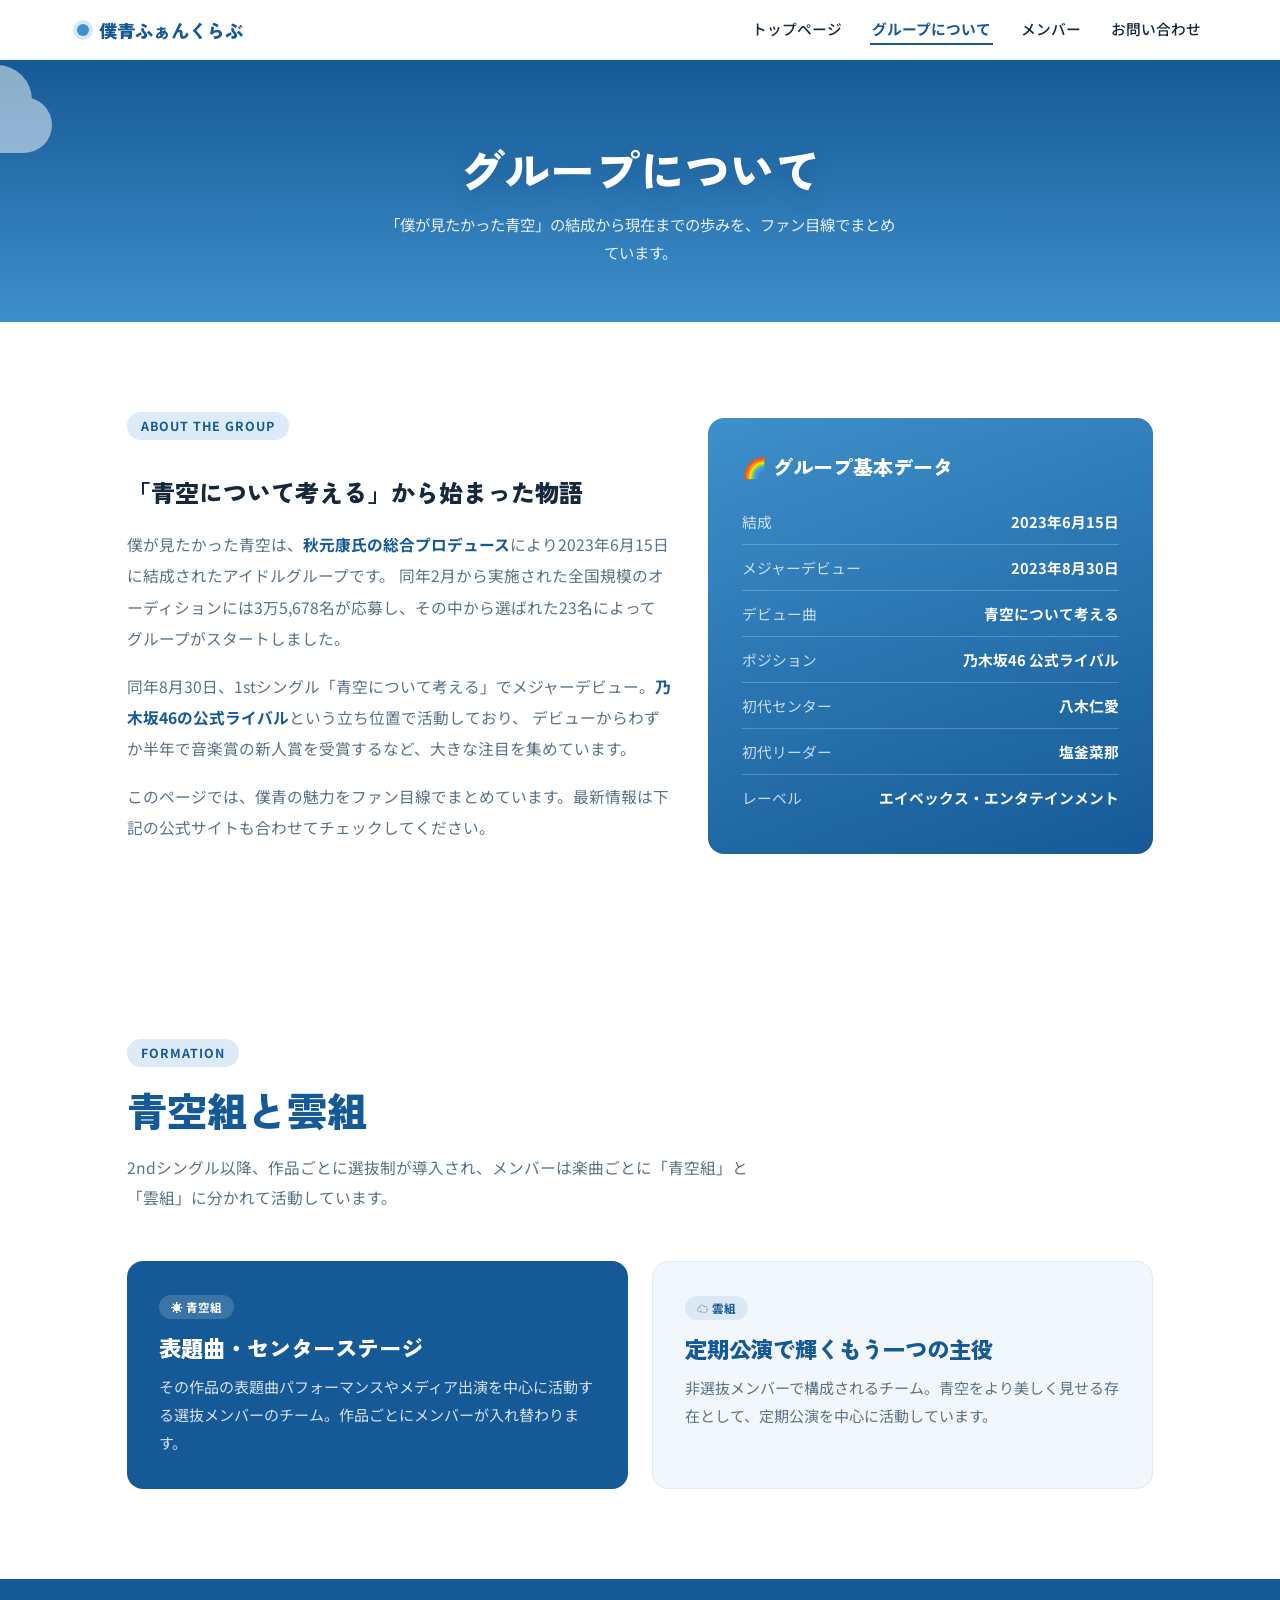
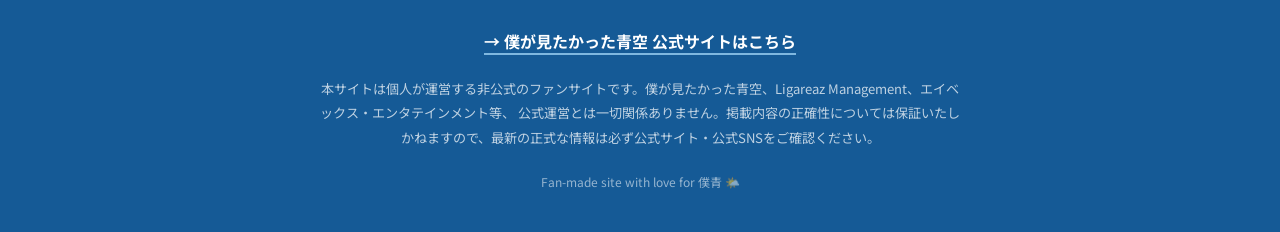
==== about.html @ 7ef81896 "Create about.html" ====
<!DOCTYPE html>
<html lang="ja">
<head>
<meta charset="UTF-8">
<meta name="viewport" content="width=device-width, initial-scale=1.0">
<title>グループについて ｜ 僕青ふぁんくらぶ</title>
<link rel="icon" type="image/svg+xml" href="favicon.svg">
<link rel="preconnect" href="https://fonts.googleapis.com">
<link rel="preconnect" href="https://fonts.gstatic.com" crossorigin>
<link href="https://fonts.googleapis.com/css2?family=Zen+Kaku+Gothic+New:wght@500;700;900&family=Noto+Sans+JP:wght@400;500;700&display=swap" rel="stylesheet">
<link rel="stylesheet" href="styles.css">
</head>
<body>

<nav class="nav">
  <a class="nav-brand" href="index.html"><span class="dot"></span>僕青ふぁんくらぶ</a>
  <div class="nav-links">
    <a href="index.html">トップページ</a>
    <a href="about.html" class="current">グループについて</a>
    <a href="members.html">メンバー</a>
    <a href="contact.html">お問い合わせ</a>
  </div>
</nav>

<header class="page-head">
  <div class="cloud c1"></div>
  <div class="cloud c3"></div>
  <h1>グループについて</h1>
  <p>「僕が見たかった青空」の結成から現在までの歩みを、ファン目線でまとめています。</p>
</header>

<section id="about">
  <div class="about-grid">
    <div class="about-copy">
      <span class="eyebrow">ABOUT THE GROUP</span>
      <h2>「青空について考える」から始まった物語</h2>
      <p>
        僕が見たかった青空は、<strong>秋元康氏の総合プロデュース</strong>により2023年6月15日に結成されたアイドルグループです。
        同年2月から実施された全国規模のオーディションには3万5,678名が応募し、その中から選ばれた23名によってグループがスタートしました。
      </p>
      <p>
        同年8月30日、1stシングル「青空について考える」でメジャーデビュー。<strong>乃木坂46の公式ライバル</strong>という立ち位置で活動しており、
        デビューからわずか半年で音楽賞の新人賞を受賞するなど、大きな注目を集めています。
      </p>
      <p>
        このページでは、僕青の魅力をファン目線でまとめています。最新情報は下記の公式サイトも合わせてチェックしてください。
      </p>
    </div>
    <div class="sky-card">
      <h3>🌈 グループ基本データ</h3>
      <ul>
        <li><span>結成</span><span>2023年6月15日</span></li>
        <li><span>メジャーデビュー</span><span>2023年8月30日</span></li>
        <li><span>デビュー曲</span><span>青空について考える</span></li>
        <li><span>ポジション</span><span>乃木坂46 公式ライバル</span></li>
        <li><span>初代センター</span><span>八木仁愛</span></li>
        <li><span>初代リーダー</span><span>塩釜菜那</span></li>
        <li><span>レーベル</span><span>エイベックス・エンタテインメント</span></li>
      </ul>
    </div>
  </div>
</section>

<section id="teams">
  <div class="section-head">
    <span class="eyebrow">FORMATION</span>
    <h2>青空組と雲組</h2>
    <p>2ndシングル以降、作品ごとに選抜制が導入され、メンバーは楽曲ごとに「青空組」と「雲組」に分かれて活動しています。</p>
  </div>
  <div class="team-grid">
    <div class="team-card sora">
      <span class="team-badge">☀️ 青空組</span>
      <h3>表題曲・センターステージ</h3>
      <p>その作品の表題曲パフォーマンスやメディア出演を中心に活動する選抜メンバーのチーム。作品ごとにメンバーが入れ替わります。</p>
    </div>
    <div class="team-card kumo">
      <span class="team-badge">☁️ 雲組</span>
      <h3>定期公演で輝くもう一つの主役</h3>
      <p>非選抜メンバーで構成されるチーム。青空をより美しく見せる存在として、定期公演を中心に活動しています。</p>
    </div>
  </div>
</section>

<footer>
  <a class="official-link" href="https://bokuao.com/" target="_blank" rel="noopener">→ 僕が見たかった青空 公式サイトはこちら</a>
  <p class="disclaimer">
    本サイトは個人が運営する非公式のファンサイトです。僕が見たかった青空、Ligareaz Management、エイベックス・エンタテインメント等、
    公式運営とは一切関係ありません。掲載内容の正確性については保証いたしかねますので、最新の正式な情報は必ず公式サイト・公式SNSをご確認ください。
  </p>
  <p class="fine">Fan-made site with love for 僕青 🌤️</p>
</footer>

</body>
</html>
---- styles.css ----
:root{
  --sky-deep:#155A96;
  --sky-mid:#3E8FCB;
  --sky-pale:#7FB8E0;
  --sky-light:#DCEBF7;
  --sky-faint:#F2F7FC;
  --cloud:#FFFFFF;
  --ink:#16283C;
  --ink-soft:#5A7387;
  --radius-lg:16px;
  --radius-md:10px;
}
*{box-sizing:border-box;}
html{scroll-behavior:smooth;}
body{
  margin:0;
  font-family:'Noto Sans JP',sans-serif;
  color:var(--ink);
  background:var(--cloud);
  overflow-x:hidden;
}
h1,h2,h3,.display{
  font-family:'Zen Kaku Gothic New',sans-serif;
  font-weight:900;
}
a{color:inherit;}
img{max-width:100%;display:block;}
:focus-visible{outline:3px solid var(--sky-deep);outline-offset:3px;}

@media (prefers-reduced-motion: reduce){
  *{animation-duration:0.01ms !important; animation-iteration-count:1 !important; transition-duration:0.01ms !important; scroll-behavior:auto !important;}
}

/* ---------- NAV ---------- */
.nav{
  position:sticky;top:0;z-index:50;
  display:flex;align-items:center;justify-content:space-between;
  padding:14px 6vw;
  background:rgba(255,255,255,0.86);
  backdrop-filter:blur(10px);
  border-bottom:1px solid rgba(30,111,181,0.12);
}
.nav-brand{display:flex;align-items:center;gap:10px;font-family:'Zen Kaku Gothic New';font-weight:900;font-size:1.15rem;color:var(--sky-deep);text-decoration:none;}
.nav-brand .dot{width:12px;height:12px;border-radius:50%;background:var(--sky-mid);box-shadow:0 0 0 4px rgba(62,143,203,0.2);}
.nav-links{display:none;gap:26px;font-size:0.92rem;font-weight:500;}
.nav-links a{text-decoration:none;padding:4px 2px;border-bottom:2px solid transparent;transition:border-color .2s;}
.nav-links a:hover{border-color:var(--sky-mid);}
.nav-links a.current{border-color:var(--sky-deep);color:var(--sky-deep);font-weight:700;}
@media(min-width:760px){.nav-links{display:flex;}}

/* ---------- HERO (トップページ用の大きいヒーロー) ---------- */
.hero{
  position:relative;
  min-height:92vh;
  display:flex;flex-direction:column;align-items:center;justify-content:center;
  text-align:center;
  padding:120px 6vw 100px;
  background:linear-gradient(180deg,var(--sky-deep) 0%, var(--sky-mid) 45%, var(--sky-light) 100%);
  overflow:hidden;
}
.hero::after{
  content:"";
  position:absolute;left:0;right:0;bottom:-2px;height:120px;
  background:linear-gradient(180deg, rgba(190,227,250,0) 0%, var(--cloud) 100%);
  pointer-events:none;
}
.cloud{
  position:absolute;
  background:#fff;
  border-radius:100px;
  opacity:0.85;
  filter:blur(0.3px);
}
.cloud::before,.cloud::after{
  content:"";
  position:absolute;
  background:#fff;
  border-radius:50%;
}
.c1{width:180px;height:56px;top:14%;left:-10%;animation:drift 46s linear infinite;}
.c1::before{width:90px;height:90px;top:-45px;left:20px;}
.c1::after{width:70px;height:70px;top:-32px;left:90px;}
.c2{width:130px;height:42px;top:30%;left:60%;animation:drift 60s linear infinite;animation-delay:-10s;}
.c2::before{width:64px;height:64px;top:-30px;left:14px;}
.c2::after{width:50px;height:50px;top:-22px;left:66px;}
.c3{width:220px;height:64px;top:60%;left:-20%;animation:drift 70s linear infinite;animation-delay:-25s;opacity:0.65;}
.c3::before{width:100px;height:100px;top:-50px;left:30px;}
.c3::after{width:80px;height:80px;top:-36px;left:120px;}
.c4{width:150px;height:46px;top:75%;left:70%;animation:drift 54s linear infinite;animation-delay:-5s;opacity:0.7;}
.c4::before{width:70px;height:70px;top:-34px;left:16px;}
.c4::after{width:56px;height:56px;top:-24px;left:76px;}
@keyframes drift{
  from{transform:translateX(0);}
  to{transform:translateX(140vw);}
}
.hero-badge{
  display:inline-flex;align-items:center;gap:8px;
  background:rgba(255,255,255,0.22);
  border:1px solid rgba(255,255,255,0.5);
  color:#fff;
  padding:8px 18px;border-radius:999px;
  font-size:0.82rem;font-weight:700;letter-spacing:0.05em;
  margin-bottom:26px;
  position:relative;z-index:2;
}
.hero h1{
  position:relative;z-index:2;
  color:#fff;
  font-size:clamp(2.4rem,7vw,5.2rem);
  line-height:1.15;
  margin:0 0 6px;
  text-shadow:0 6px 30px rgba(15,60,110,0.35);
}
.hero .kana{
  position:relative;z-index:2;
  color:rgba(255,255,255,0.85);
  font-size:1rem;
  letter-spacing:0.3em;
  margin-bottom:22px;
}
.hero p.tagline{
  position:relative;z-index:2;
  color:#fff;
  max-width:620px;
  font-size:1.05rem;
  line-height:1.9;
  margin:0 auto 34px;
  text-shadow:0 2px 14px rgba(15,60,110,0.3);
}
.hero-stats{
  position:relative;z-index:2;
  display:flex;flex-wrap:wrap;gap:14px;justify-content:center;
}
.stat-chip{
  background:rgba(255,255,255,0.16);
  border:1px solid rgba(255,255,255,0.4);
  border-radius:16px;
  padding:14px 22px;
  color:#fff;
  min-width:120px;
}
.stat-chip b{display:block;font-family:'Zen Kaku Gothic New';font-size:1.5rem;}
.stat-chip span{font-size:0.78rem;opacity:0.85;}

/* ---------- PAGE HEAD (サブページ用の小さいヘッダー) ---------- */
.page-head{
  position:relative;
  padding:76px 6vw 56px;
  text-align:center;
  background:linear-gradient(180deg,var(--sky-deep) 0%, var(--sky-mid) 100%);
  color:#fff;
  overflow:hidden;
}
.page-head h1{
  position:relative;z-index:2;
  font-size:clamp(1.9rem,4.4vw,2.8rem);
  margin:0 0 10px;
  text-shadow:0 4px 20px rgba(15,60,110,0.3);
}
.page-head p{
  position:relative;z-index:2;
  max-width:520px;margin:0 auto;
  font-size:0.96rem;line-height:1.8;
  color:rgba(255,255,255,0.88);
}
.page-head .cloud{opacity:0.5;}

/* ---------- SECTION GENERIC ---------- */
section{padding:90px 6vw;max-width:1180px;margin:0 auto;}
.eyebrow{
  display:inline-block;
  color:var(--sky-deep);
  background:var(--sky-light);
  padding:5px 14px;border-radius:999px;
  font-size:0.78rem;font-weight:700;letter-spacing:0.08em;
  margin-bottom:14px;
}
.section-head{max-width:640px;margin-bottom:48px;}
.section-head h2{font-size:clamp(1.7rem,3.6vw,2.5rem);margin:0 0 14px;color:var(--sky-deep);}
.section-head p{color:var(--ink-soft);line-height:1.9;font-size:0.98rem;margin:0;}

/* ---------- ABOUT ---------- */
.about-grid{display:grid;grid-template-columns:1fr;gap:36px;}
@media(min-width:860px){.about-grid{grid-template-columns:1.1fr 0.9fr;align-items:center;}}
.about-copy p{line-height:2;color:var(--ink-soft);margin:0 0 16px;font-size:0.98rem;}
.about-copy strong{color:var(--sky-deep);}
.sky-card{
  background:linear-gradient(160deg,var(--sky-mid),var(--sky-deep));
  border-radius:var(--radius-lg);
  padding:34px;
  color:#fff;
  position:relative;
  overflow:hidden;
}
.sky-card h3{margin:0 0 18px;font-size:1.25rem;}
.sky-card ul{margin:0;padding:0;list-style:none;}
.sky-card li{
  display:flex;justify-content:space-between;gap:12px;
  padding:12px 0;
  border-bottom:1px solid rgba(255,255,255,0.22);
  font-size:0.92rem;
}
.sky-card li:last-child{border-bottom:none;}
.sky-card li span:first-child{opacity:0.75;}
.sky-card li span:last-child{font-weight:700;text-align:right;}

/* ---------- GROUPS (青空組/雲組) ---------- */
.team-grid{display:grid;grid-template-columns:1fr;gap:24px;}
@media(min-width:700px){.team-grid{grid-template-columns:1fr 1fr;}}
.team-card{
  border-radius:var(--radius-lg);
  padding:32px;
  position:relative;
  overflow:hidden;
}
.team-card.sora{background:var(--sky-deep);}
.team-card.sora h3, .team-card.sora .team-badge{color:#fff;}
.team-card.sora .team-badge{background:rgba(255,255,255,0.16);}
.team-card.sora p{color:rgba(255,255,255,0.82);}
.team-card.kumo{background:var(--sky-faint);border:1px solid var(--sky-light);}
.team-card h3{margin:0 0 10px;font-size:1.4rem;color:var(--sky-deep);}
.team-card p{color:var(--ink-soft);line-height:1.85;margin:0;font-size:0.94rem;}
.team-badge{
  display:inline-block;font-size:0.72rem;font-weight:700;
  background:rgba(30,111,181,0.1);color:var(--sky-deep);
  padding:4px 12px;border-radius:999px;margin-bottom:12px;
}

/* ---------- HOME: quick-link cards ---------- */
.link-grid{display:grid;grid-template-columns:1fr;gap:20px;}
@media(min-width:700px){.link-grid{grid-template-columns:repeat(3,1fr);}}
.link-card{
  display:block;text-decoration:none;
  background:#fff;
  border:1px solid var(--sky-light);
  border-radius:var(--radius-lg);
  padding:28px;
  transition:transform .2s, box-shadow .2s, border-color .2s;
}
.link-card:hover{transform:translateY(-4px);box-shadow:0 14px 28px rgba(21,90,150,0.12);border-color:var(--sky-pale);}
.link-card .icon{font-size:1.6rem;margin-bottom:12px;}
.link-card h3{margin:0 0 8px;font-size:1.1rem;color:var(--sky-deep);}
.link-card p{margin:0;color:var(--ink-soft);font-size:0.88rem;line-height:1.7;}
.link-card .go{display:inline-block;margin-top:14px;font-size:0.82rem;font-weight:700;color:var(--sky-mid);}

/* ---------- MEMBERS ---------- */
.filter-bar{
  display:flex;flex-wrap:wrap;gap:10px;margin-bottom:34px;
}
.filter-btn{
  border:1.5px solid var(--sky-light);
  background:#fff;color:var(--sky-deep);
  padding:8px 16px;border-radius:999px;
  font-size:0.85rem;font-weight:700;cursor:pointer;
  font-family:inherit;
  transition:all .2s;
}
.filter-btn:hover,.filter-btn.active{
  background:var(--sky-deep);border-color:var(--sky-deep);color:#fff;
}
.member-grid{
  display:grid;
  grid-template-columns:repeat(auto-fill,minmax(150px,1fr));
  gap:18px;
}
.member-card{
  background:#fff;
  border-radius:var(--radius-md);
  padding:18px 14px 20px;
  text-align:center;
  box-shadow:0 6px 20px rgba(25,48,73,0.06);
  border:1px solid rgba(30,111,181,0.08);
  transition:transform .25s, box-shadow .25s;
  cursor:default;
}
.member-card:hover{transform:translateY(-6px);box-shadow:0 16px 30px rgba(25,48,73,0.14);}
.avatar{
  width:76px;height:76px;border-radius:50%;
  margin:0 auto 14px;
  display:flex;align-items:center;justify-content:center;
  color:#fff;font-family:'Zen Kaku Gothic New';font-weight:900;font-size:1.5rem;
  box-shadow:inset 0 -6px 10px rgba(0,0,0,0.12);
}
.member-card h4{margin:0 0 3px;font-size:0.98rem;color:var(--ink);}
.member-card .kana{font-size:0.68rem;color:var(--ink-soft);letter-spacing:0.03em;margin-bottom:8px;}
.member-card .role{
  display:inline-block;font-size:0.68rem;font-weight:700;
  background:var(--sky-light);color:var(--sky-deep);
  padding:3px 10px;border-radius:999px;
}
.member-note{
  text-align:center;color:var(--ink-soft);font-size:0.85rem;
  margin-top:36px;line-height:1.8;
}

/* ---------- EDIT NOTE ---------- */
.howto{
  background:var(--sky-light);
  border-radius:var(--radius-lg);
  padding:34px;
}
.howto h3{margin:0 0 14px;color:var(--sky-deep);font-size:1.2rem;}
.howto ol{margin:0;padding-left:1.2em;color:var(--ink-soft);line-height:2;font-size:0.92rem;}
.howto code{background:#fff;padding:2px 7px;border-radius:6px;font-size:0.85em;color:var(--sky-deep);}

/* ---------- CONTACT ---------- */
.contact-grid{display:grid;grid-template-columns:1fr;gap:20px;max-width:640px;margin:0 auto;}
@media(min-width:600px){.contact-grid{grid-template-columns:1fr 1fr;}}
.contact-card{
  background:#fff;
  border:1px solid var(--sky-light);
  border-radius:var(--radius-lg);
  padding:28px;
  text-align:center;
  text-decoration:none;
  transition:transform .2s, box-shadow .2s;
}
.contact-card:hover{transform:translateY(-4px);box-shadow:0 14px 28px rgba(21,90,150,0.12);}
.contact-card .icon{font-size:1.8rem;margin-bottom:12px;}
.contact-card h3{margin:0 0 6px;font-size:1rem;color:var(--sky-deep);}
.contact-card span{font-size:0.85rem;color:var(--ink-soft);word-break:break-all;}
.contact-note{
  max-width:560px;margin:36px auto 0;
  text-align:center;color:var(--ink-soft);
  font-size:0.85rem;line-height:1.9;
  background:var(--sky-faint);
  border-radius:var(--radius-md);
  padding:22px;
}

/* ---------- FOOTER ---------- */
footer{
  background:var(--sky-deep);
  color:rgba(255,255,255,0.9);
  padding:50px 6vw 30px;
  text-align:center;
}
footer .disclaimer{
  max-width:640px;margin:0 auto 22px;
  font-size:0.82rem;line-height:1.9;
  color:rgba(255,255,255,0.72);
}
footer .official-link{
  display:inline-block;margin-bottom:22px;
  color:#fff;font-weight:700;text-decoration:none;
  border-bottom:2px solid var(--sky-pale);
}
footer .fine{font-size:0.75rem;color:rgba(255,255,255,0.55);}
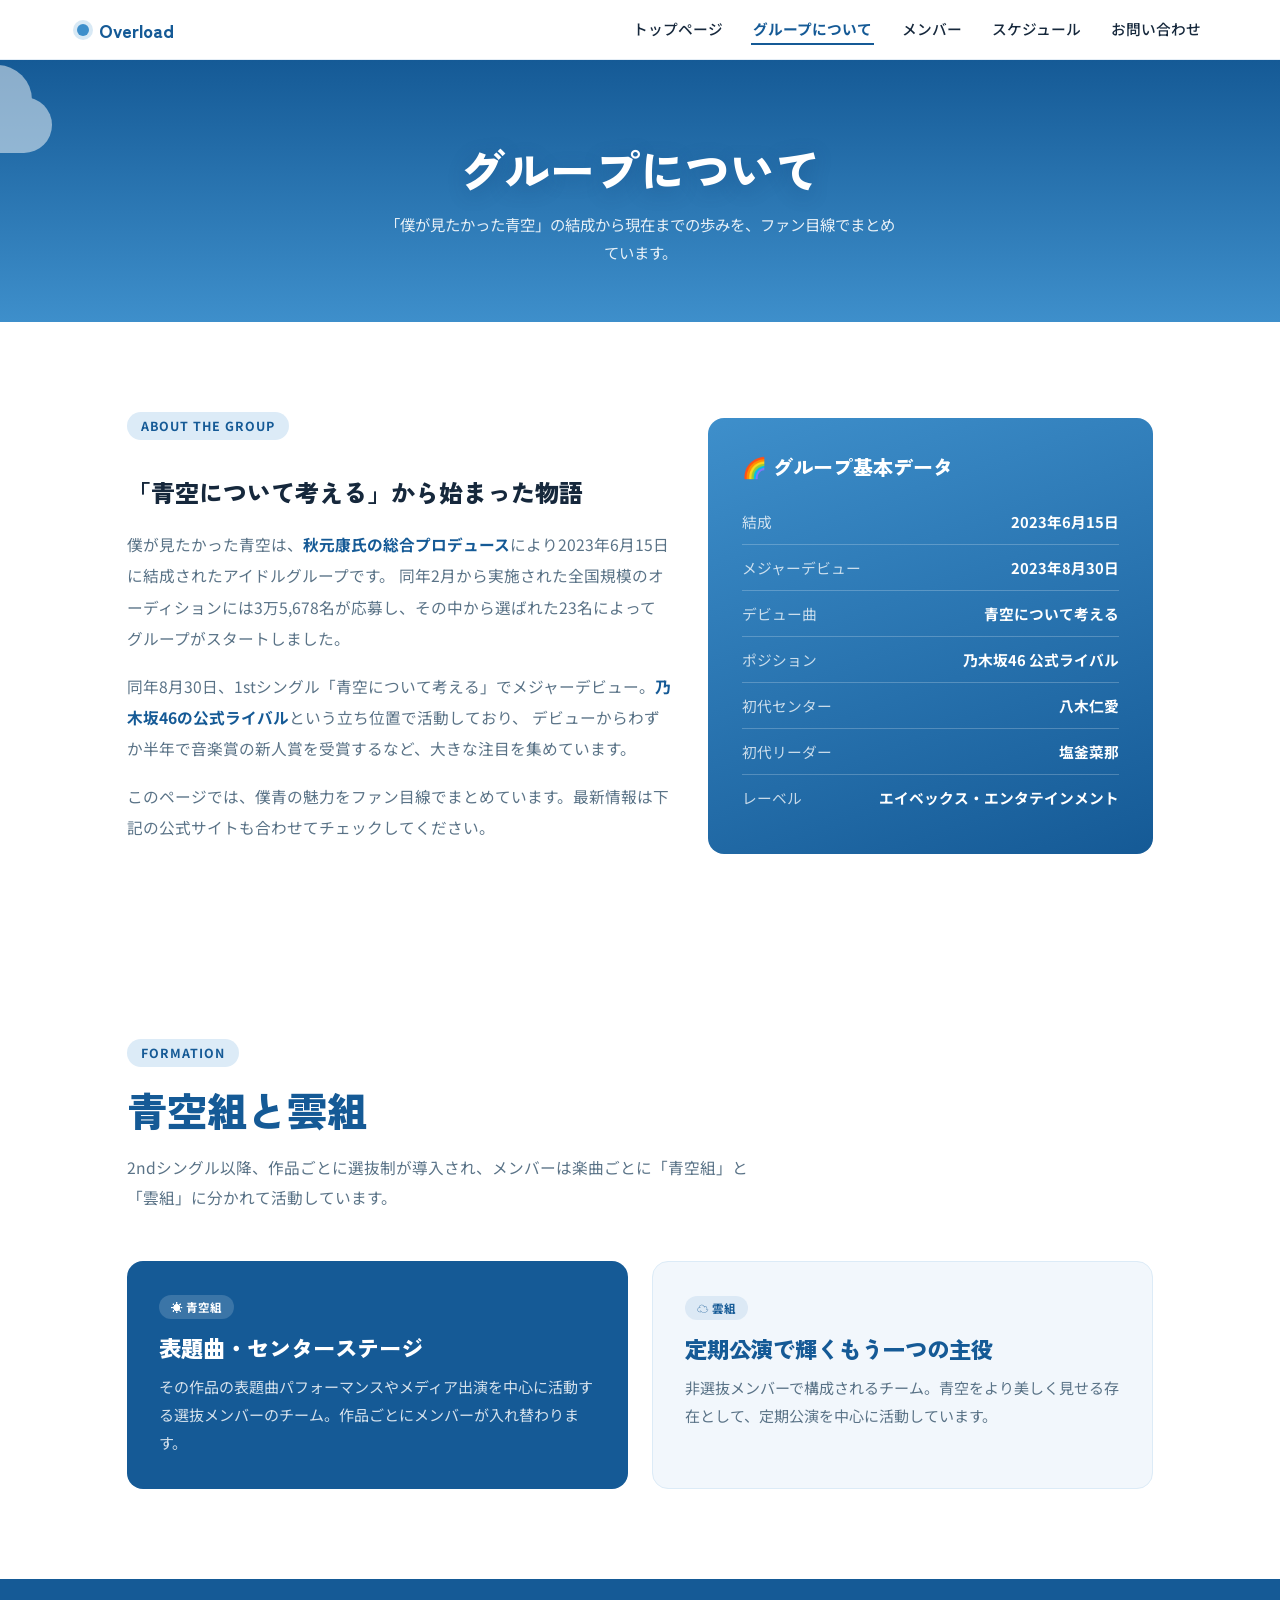
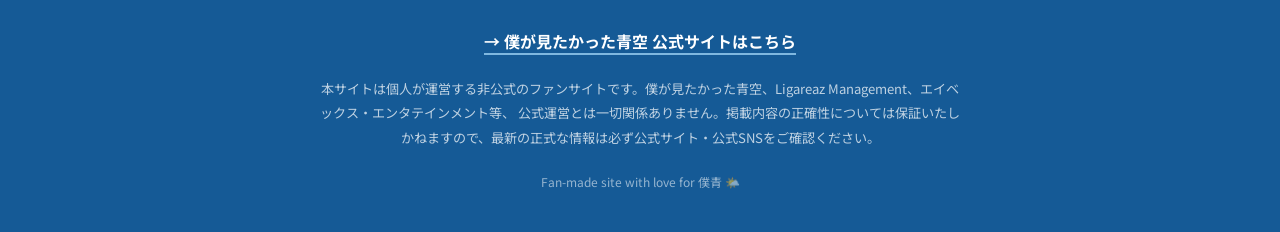
==== commit 1ba0bc08: "Rebrand to Overload, simplify header, add CSV-driven schedule page - Unify nav-brand/title from 僕青ふぁ" ====
--- a/about.html
+++ b/about.html
@@ -3,7 +3,7 @@
 <head>
 <meta charset="UTF-8">
 <meta name="viewport" content="width=device-width, initial-scale=1.0">
-<title>グループについて ｜ 僕青ふぁんくらぶ</title>
+<title>グループについて ｜ Overload</title>
 <link rel="icon" type="image/svg+xml" href="favicon.svg">
 <link rel="preconnect" href="https://fonts.googleapis.com">
 <link rel="preconnect" href="https://fonts.gstatic.com" crossorigin>
@@ -13,11 +13,12 @@
 <body>
 
 <nav class="nav">
-  <a class="nav-brand" href="index.html"><span class="dot"></span>僕青ふぁんくらぶ</a>
+  <a class="nav-brand" href="index.html"><span class="dot"></span>Overload</a>
   <div class="nav-links">
     <a href="index.html">トップページ</a>
     <a href="about.html" class="current">グループについて</a>
     <a href="members.html">メンバー</a>
+    <a href="schedule.html">スケジュール</a>
     <a href="contact.html">お問い合わせ</a>
   </div>
 </nav>
--- a/styles.css
+++ b/styles.css
@@ -48,22 +48,7 @@
 .nav-links a.current{border-color:var(--sky-deep);color:var(--sky-deep);font-weight:700;}
 @media(min-width:760px){.nav-links{display:flex;}}
 
-/* ---------- HERO (トップページ用の大きいヒーロー) ---------- */
-.hero{
-  position:relative;
-  min-height:92vh;
-  display:flex;flex-direction:column;align-items:center;justify-content:center;
-  text-align:center;
-  padding:120px 6vw 100px;
-  background:linear-gradient(180deg,var(--sky-deep) 0%, var(--sky-mid) 45%, var(--sky-light) 100%);
-  overflow:hidden;
-}
-.hero::after{
-  content:"";
-  position:absolute;left:0;right:0;bottom:-2px;height:120px;
-  background:linear-gradient(180deg, rgba(190,227,250,0) 0%, var(--cloud) 100%);
-  pointer-events:none;
-}
+/* ---------- CLOUDS (トップページ・サブページのヘッダーで共用) ---------- */
 .cloud{
   position:absolute;
   background:#fff;
@@ -93,56 +78,8 @@
   from{transform:translateX(0);}
   to{transform:translateX(140vw);}
 }
-.hero-badge{
-  display:inline-flex;align-items:center;gap:8px;
-  background:rgba(255,255,255,0.22);
-  border:1px solid rgba(255,255,255,0.5);
-  color:#fff;
-  padding:8px 18px;border-radius:999px;
-  font-size:0.82rem;font-weight:700;letter-spacing:0.05em;
-  margin-bottom:26px;
-  position:relative;z-index:2;
-}
-.hero h1{
-  position:relative;z-index:2;
-  color:#fff;
-  font-size:clamp(2.4rem,7vw,5.2rem);
-  line-height:1.15;
-  margin:0 0 6px;
-  text-shadow:0 6px 30px rgba(15,60,110,0.35);
-}
-.hero .kana{
-  position:relative;z-index:2;
-  color:rgba(255,255,255,0.85);
-  font-size:1rem;
-  letter-spacing:0.3em;
-  margin-bottom:22px;
-}
-.hero p.tagline{
-  position:relative;z-index:2;
-  color:#fff;
-  max-width:620px;
-  font-size:1.05rem;
-  line-height:1.9;
-  margin:0 auto 34px;
-  text-shadow:0 2px 14px rgba(15,60,110,0.3);
-}
-.hero-stats{
-  position:relative;z-index:2;
-  display:flex;flex-wrap:wrap;gap:14px;justify-content:center;
-}
-.stat-chip{
-  background:rgba(255,255,255,0.16);
-  border:1px solid rgba(255,255,255,0.4);
-  border-radius:16px;
-  padding:14px 22px;
-  color:#fff;
-  min-width:120px;
-}
-.stat-chip b{display:block;font-family:'Zen Kaku Gothic New';font-size:1.5rem;}
-.stat-chip span{font-size:0.78rem;opacity:0.85;}
-
-/* ---------- PAGE HEAD (サブページ用の小さいヘッダー) ---------- */
+
+/* ---------- PAGE HEAD (全ページ共通のヘッダー) ---------- */
 .page-head{
   position:relative;
   padding:76px 6vw 56px;
@@ -228,7 +165,8 @@
 
 /* ---------- HOME: quick-link cards ---------- */
 .link-grid{display:grid;grid-template-columns:1fr;gap:20px;}
-@media(min-width:700px){.link-grid{grid-template-columns:repeat(3,1fr);}}
+@media(min-width:700px){.link-grid{grid-template-columns:repeat(2,1fr);}}
+@media(min-width:1000px){.link-grid{grid-template-columns:repeat(4,1fr);}}
 .link-card{
   display:block;text-decoration:none;
   background:#fff;
@@ -292,6 +230,26 @@
   text-align:center;color:var(--ink-soft);font-size:0.85rem;
   margin-top:36px;line-height:1.8;
 }
+
+/* ---------- SCHEDULE ---------- */
+.schedule-list{display:flex;flex-direction:column;gap:12px;}
+.schedule-item{
+  display:flex;flex-wrap:wrap;align-items:baseline;gap:6px 18px;
+  background:#fff;
+  border:1px solid var(--sky-light);
+  border-radius:var(--radius-md);
+  padding:16px 20px;
+}
+.schedule-date{
+  flex:0 0 auto;
+  font-family:'Zen Kaku Gothic New';font-weight:700;
+  color:var(--sky-deep);font-size:0.92rem;
+  min-width:150px;
+}
+.schedule-title{color:var(--ink);font-size:0.96rem;}
+.schedule-title a{color:var(--sky-deep);text-decoration:underline;text-underline-offset:3px;}
+.schedule-empty{color:var(--ink-soft);font-size:0.92rem;padding:10px 2px;}
+.schedule-empty a{color:var(--sky-deep);font-weight:700;}
 
 /* ---------- EDIT NOTE ---------- */
 .howto{
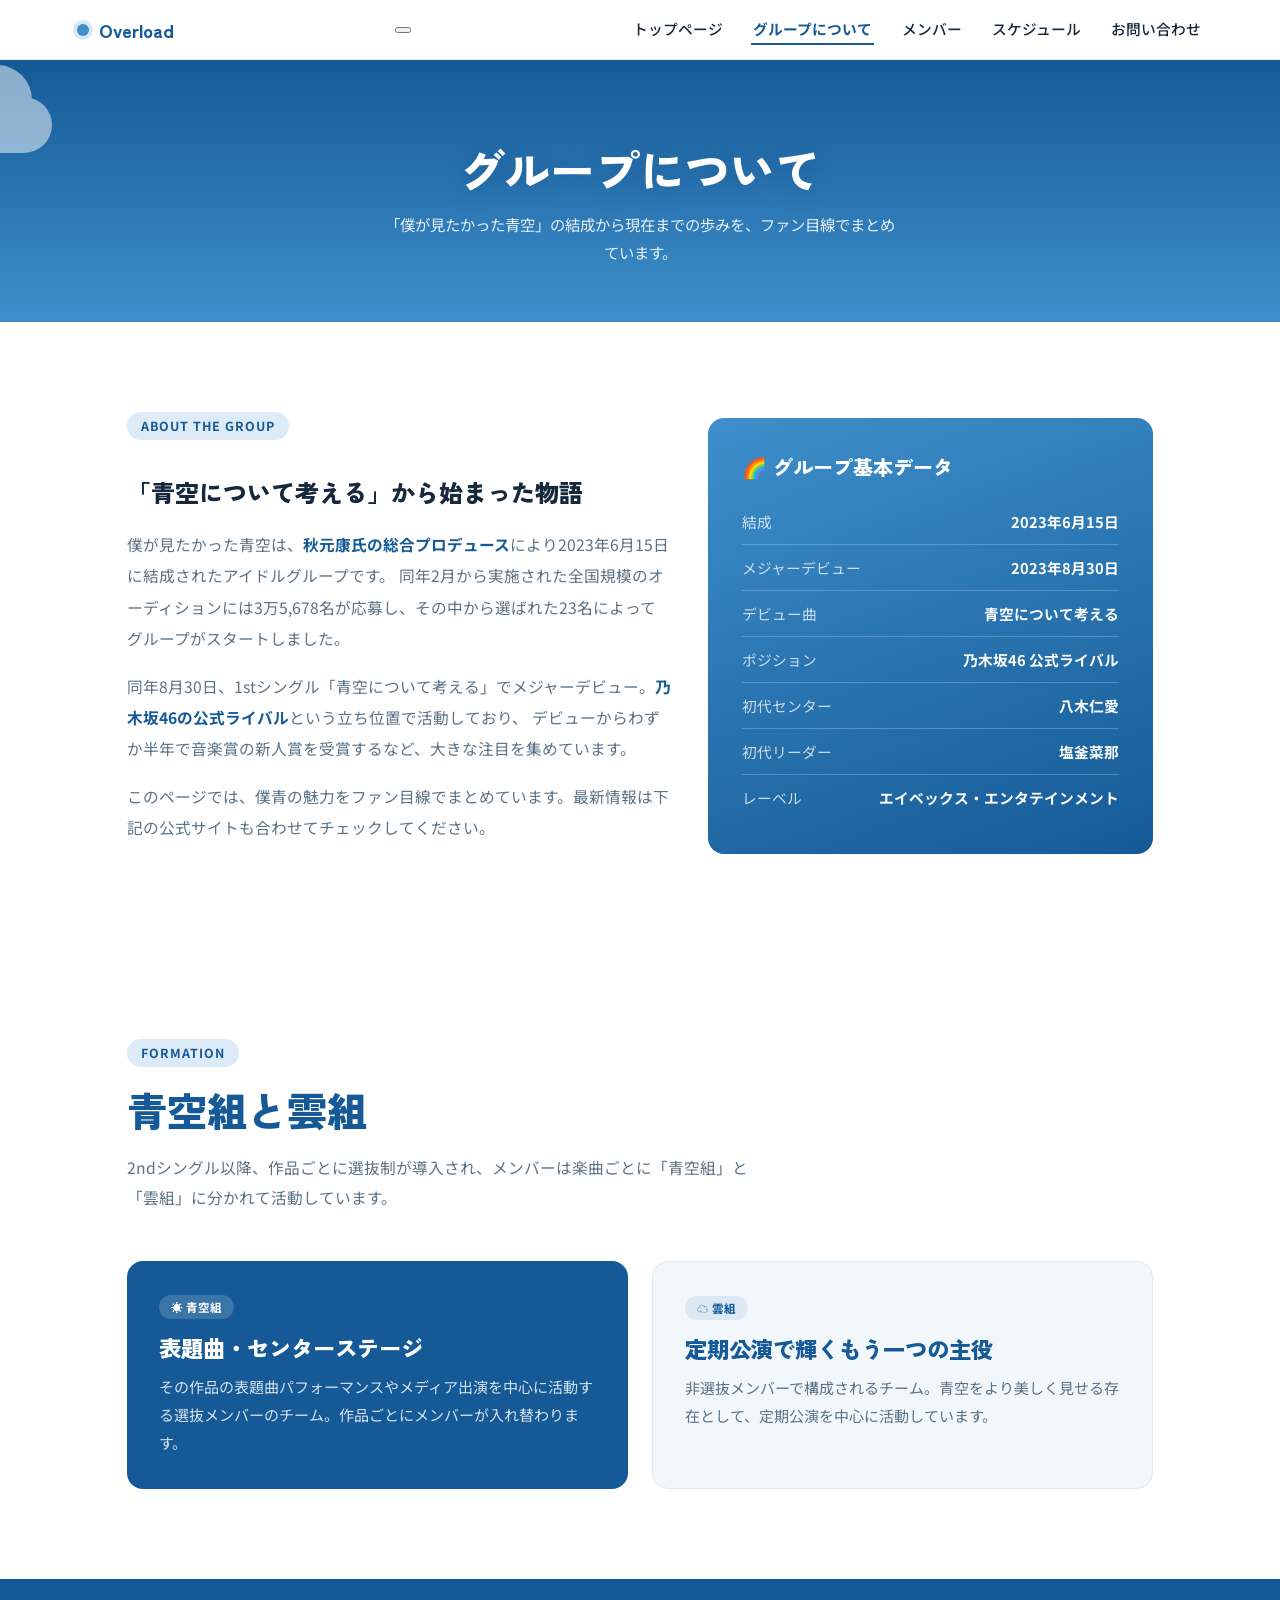
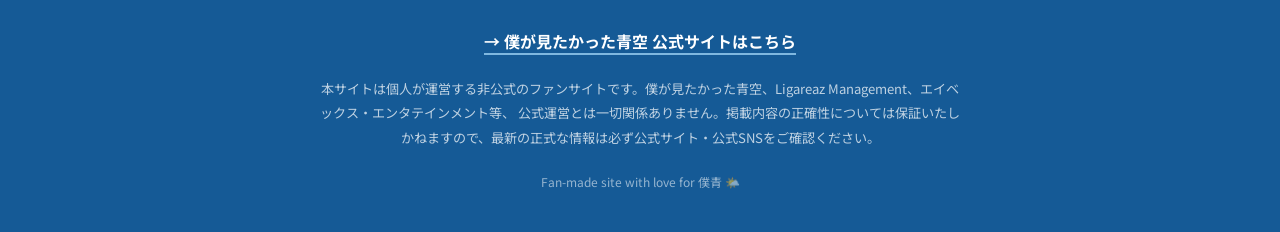
==== commit c541a594: "Update about.html" ====
--- a/about.html
+++ b/about.html
@@ -14,7 +14,10 @@
 
 <nav class="nav">
   <a class="nav-brand" href="index.html"><span class="dot"></span>Overload</a>
-  <div class="nav-links">
+  <button class="nav-toggle" id="navToggle" aria-label="メニューを開く" aria-expanded="false">
+    <span></span><span></span><span></span>
+  </button>
+  <div class="nav-links" id="navLinks">
     <a href="index.html">トップページ</a>
     <a href="about.html" class="current">グループについて</a>
     <a href="members.html">メンバー</a>
@@ -91,5 +94,6 @@
   <p class="fine">Fan-made site with love for 僕青 🌤️</p>
 </footer>
 
+<script src="nav.js"></script>
 </body>
 </html>
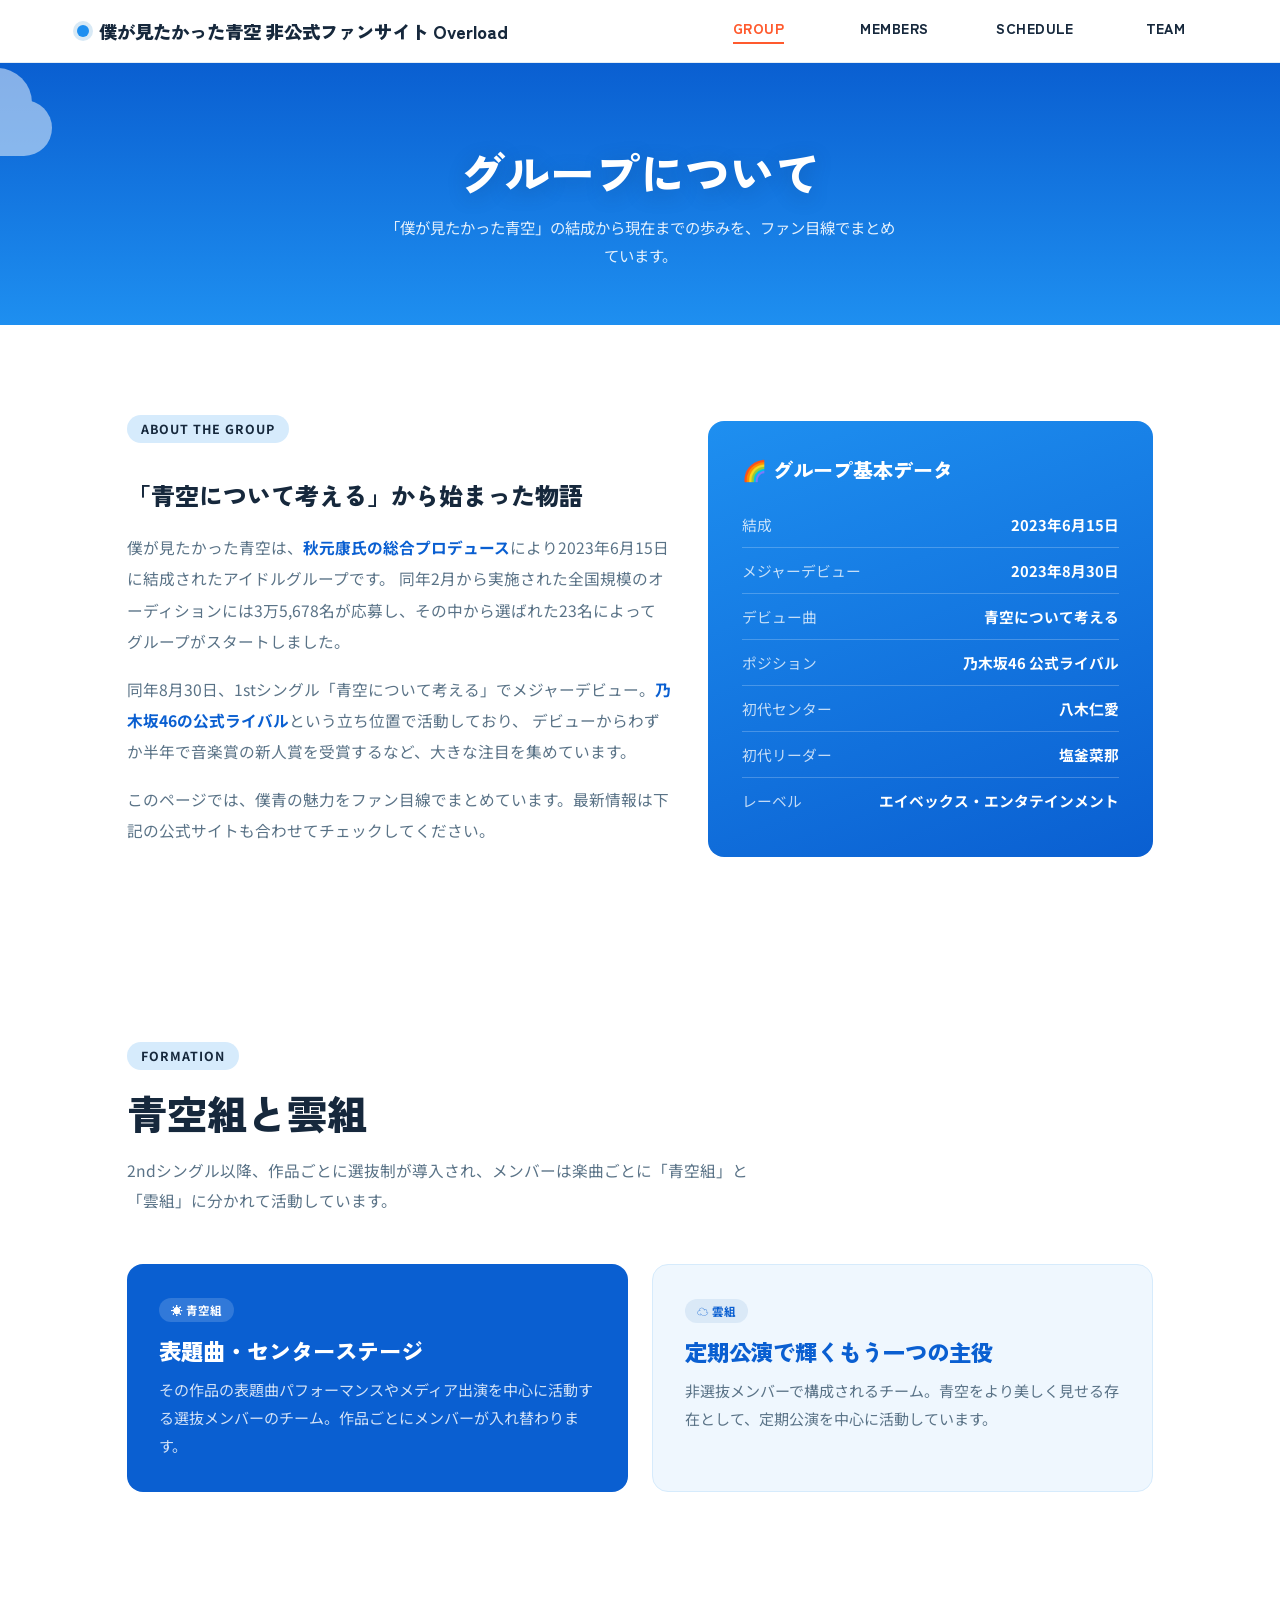
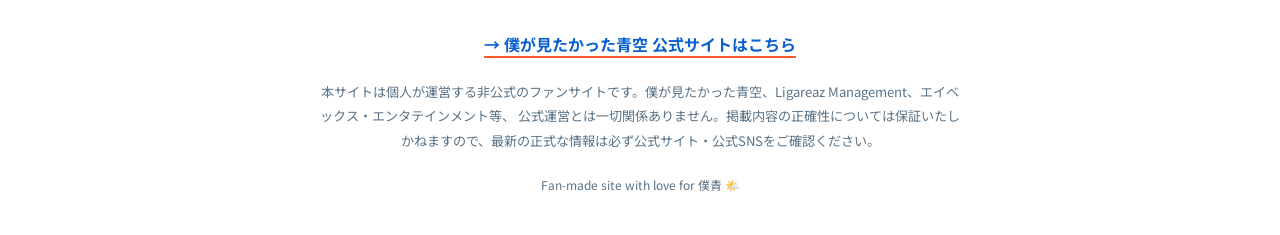
==== commit c400f416: "Update about.html" ====
--- a/about.html
+++ b/about.html
@@ -13,16 +13,21 @@
 <body>
 
 <nav class="nav">
-  <a class="nav-brand" href="index.html"><span class="dot"></span>Overload</a>
+  <a class="nav-brand" href="index.html">
+    <span class="dot"></span>
+    <span class="nav-brand-text">
+      <span class="nav-brand-sub">僕が見たかった青空 非公式ファンサイト</span>
+      <span class="nav-brand-main">Overload</span>
+    </span>
+  </a>
   <button class="nav-toggle" id="navToggle" aria-label="メニューを開く" aria-expanded="false">
     <span></span><span></span><span></span>
   </button>
   <div class="nav-links" id="navLinks">
-    <a href="index.html">トップページ</a>
-    <a href="about.html" class="current">グループについて</a>
-    <a href="members.html">メンバー</a>
-    <a href="schedule.html">スケジュール</a>
-    <a href="contact.html">お問い合わせ</a>
+    <a href="about.html" class="nav-swap nav-group current"><span class="nav-en">GROUP</span><span class="nav-ja">グループを知る</span></a>
+    <a href="members.html" class="nav-swap"><span class="nav-en">MEMBERS</span><span class="nav-ja">メンバーを知る</span></a>
+    <a href="schedule.html" class="nav-swap nav-schedule"><span class="nav-en">SCHEDULE</span><span class="nav-ja">予定を知る</span></a>
+    <a href="team.html" class="nav-swap nav-team"><span class="nav-en">TEAM</span><span class="nav-ja">運営を知る</span></a>
   </div>
 </nav>
 
--- a/styles.css
+++ b/styles.css
@@ -1,12 +1,14 @@
 :root{
-  --sky-deep:#155A96;
-  --sky-mid:#3E8FCB;
-  --sky-pale:#7FB8E0;
-  --sky-light:#DCEBF7;
-  --sky-faint:#F2F7FC;
+  --sky-deep:#0A5FD1;
+  --sky-mid:#1E8FF0;
+  --sky-pale:#5CB8F7;
+  --sky-light:#D6EBFC;
+  --sky-faint:#EFF7FE;
   --cloud:#FFFFFF;
   --ink:#16283C;
   --ink-soft:#5A7387;
+  --accent:#FF5A2E;
+  --accent-soft:rgba(255,90,46,0.16);
   --radius-lg:16px;
   --radius-md:10px;
 }
@@ -31,6 +33,42 @@
   *{animation-duration:0.01ms !important; animation-iteration-count:1 !important; transition-duration:0.01ms !important; scroll-behavior:auto !important;}
 }
 
+/* ---------- INTRO OVERLAY (トップページ入場フェード) ---------- */
+.intro-overlay{
+  position:fixed;inset:0;z-index:999;
+  display:flex;align-items:center;justify-content:center;
+  background:#fff;
+  opacity:1;visibility:visible;
+  transition:opacity .7s ease, visibility .7s ease;
+}
+.intro-overlay.hide{opacity:0;visibility:hidden;pointer-events:none;}
+.intro-logo{
+  display:flex;align-items:center;gap:10px;
+  font-family:'Zen Kaku Gothic New';font-weight:900;
+  font-size:1.3rem;letter-spacing:0.35em;
+  color:var(--sky-deep);
+  opacity:0;
+  animation:introReveal 1s ease forwards .15s;
+}
+.intro-logo .dot{width:10px;height:10px;border-radius:50%;background:var(--sky-mid);box-shadow:0 0 0 4px rgba(62,143,203,0.2);}
+.intro-logo.rainbow{animation:introReveal .6s ease forwards .15s, rainbowText .8s linear .7s;}
+@keyframes rainbowText{
+  0%{color:var(--sky-deep);}
+  16%{color:#E0587A;}
+  32%{color:#E08A3D;}
+  48%{color:#D6C93B;}
+  64%{color:#4CAF7D;}
+  80%{color:#4A8FD6;}
+  100%{color:#9B6FD6;}
+}
+@keyframes introReveal{
+  0%{opacity:0;transform:translateY(8px);}
+  100%{opacity:1;transform:translateY(0);}
+}
+@media (prefers-reduced-motion: reduce){
+  .intro-overlay{display:none;}
+}
+
 /* ---------- NAV ---------- */
 .nav{
   position:sticky;top:0;z-index:50;
@@ -40,12 +78,88 @@
   backdrop-filter:blur(10px);
   border-bottom:1px solid rgba(30,111,181,0.12);
 }
-.nav-brand{display:flex;align-items:center;gap:10px;font-family:'Zen Kaku Gothic New';font-weight:900;font-size:1.15rem;color:var(--sky-deep);text-decoration:none;}
-.nav-brand .dot{width:12px;height:12px;border-radius:50%;background:var(--sky-mid);box-shadow:0 0 0 4px rgba(62,143,203,0.2);}
-.nav-links{display:none;gap:26px;font-size:0.92rem;font-weight:500;}
-.nav-links a{text-decoration:none;padding:4px 2px;border-bottom:2px solid transparent;transition:border-color .2s;}
-.nav-links a:hover{border-color:var(--sky-mid);}
-.nav-links a.current{border-color:var(--sky-deep);color:var(--sky-deep);font-weight:700;}
+.nav-brand{display:flex;align-items:center;gap:10px;font-family:'Zen Kaku Gothic New';font-weight:900;font-size:1.15rem;color:var(--ink);text-decoration:none;flex-shrink:0;margin-right:24px;}
+.nav-brand .dot{
+  width:12px;height:12px;border-radius:50%;
+  background:var(--sky-mid);
+  box-shadow:0 0 0 4px rgba(62,143,203,0.2);
+  animation:dotPulse 2.2s ease-in-out infinite;
+}
+@keyframes dotPulse{
+  0%,100%{opacity:1;box-shadow:0 0 0 4px rgba(62,143,203,0.2);}
+  50%{opacity:0.35;box-shadow:0 0 0 7px rgba(62,143,203,0.08);}
+}
+@media (prefers-reduced-motion: reduce){
+  .nav-brand .dot{animation:none;}
+}
+
+/* hamburger button (mobile only) */
+.nav-toggle{
+  display:flex;flex-direction:column;justify-content:center;gap:5px;
+  width:36px;height:36px;padding:0;
+  border:none;background:none;cursor:pointer;
+}
+.nav-toggle span{display:block;width:100%;height:2px;background:var(--sky-deep);border-radius:2px;transition:transform .2s,opacity .2s;}
+.nav-toggle.open span:nth-child(1){transform:translateY(7px) rotate(45deg);}
+.nav-toggle.open span:nth-child(2){opacity:0;}
+.nav-toggle.open span:nth-child(3){transform:translateY(-7px) rotate(-45deg);}
+@media(min-width:760px){.nav-toggle{display:none;}}
+
+.nav-links{display:none;gap:32px;font-size:0.88rem;font-family:'Zen Kaku Gothic New',sans-serif;font-weight:900;letter-spacing:0.03em;}
+.nav-links a{text-decoration:none;padding:4px 2px;transition:color .2s;}
+
+/* ホバーで英語→日本語にクロスフェードするナビ項目 */
+.nav-swap{
+  display:inline-grid;
+  white-space:nowrap;
+  justify-items:center;
+}
+.nav-team{margin-left:20px;}
+.nav-group{margin-left:22px;}
+.nav-schedule{margin-left:16px;}
+.nav-swap .nav-en,
+.nav-swap .nav-ja{
+  grid-area:1 / 1;
+  justify-self:center;
+  width:max-content;
+  padding-bottom:4px;
+  border-bottom:2px solid transparent;
+  transition:opacity .25s ease, transform .25s ease, border-color .2s ease, color .2s ease;
+}
+.nav-swap .nav-ja{
+  opacity:0;
+  transform:translateY(4px);
+  pointer-events:none;
+  font-family:'Zen Kaku Gothic New',sans-serif;
+  letter-spacing:0.02em;
+  align-self:center;
+}
+.nav-swap:hover .nav-en{opacity:0;transform:translateY(-4px);}
+.nav-swap:hover .nav-ja{opacity:1;transform:translateY(0);}
+.nav-swap:hover .nav-en,
+.nav-swap:hover .nav-ja{border-color:var(--accent);}
+.nav-swap.current .nav-en{border-color:var(--accent);color:var(--accent);font-weight:900;}
+@media (prefers-reduced-motion: reduce){
+  .nav-swap .nav-en,.nav-swap .nav-ja{transition:none;}
+}
+
+/* mobile dropdown: shown only when toggled open */
+@media(max-width:759px){
+  .nav-links.open{
+    display:flex;flex-direction:column;gap:0;
+    position:absolute;top:100%;left:0;right:0;
+    background:#fff;
+    border-bottom:1px solid rgba(30,111,181,0.12);
+    box-shadow:0 14px 26px rgba(21,90,150,0.12);
+  }
+  .nav-links.open a{padding:14px 6vw;text-align:left;}
+  .nav-links.open .nav-swap{justify-items:start;justify-content:start;width:100%;}
+  .nav-links.open .nav-swap .nav-en,
+  .nav-links.open .nav-swap .nav-ja{justify-self:start;}
+  .nav-links.open .nav-team,
+  .nav-links.open .nav-group,
+  .nav-links.open .nav-schedule{margin-left:0;}
+}
 @media(min-width:760px){.nav-links{display:flex;}}
 
 /* ---------- CLOUDS (トップページ・サブページのヘッダーで共用) ---------- */
@@ -102,18 +216,302 @@
 }
 .page-head .cloud{opacity:0.5;}
 
+/* homepage: larger entrance hero, same header component/colors as subpages */
+.page-head.home{
+  min-height:64vh;
+  display:flex;flex-direction:column;align-items:center;justify-content:center;
+  padding:110px 6vw 90px;
+}
+.hero-tag{
+  position:relative;z-index:2;
+  display:inline-block;
+  color:rgba(255,255,255,0.85);
+  font-size:0.8rem;
+  font-weight:700;
+  letter-spacing:0.5em;
+  margin-bottom:18px;
+}
+.page-head h1.stack-title{
+  font-size:clamp(3rem,11vw,7.5rem);
+  margin:0 0 16px;
+  text-shadow:
+    4px 4px 0 rgba(255,255,255,0.22),
+    8px 8px 0 rgba(255,255,255,0.10);
+}
+.page-head.home p{margin:0 auto;max-width:520px;}
+.hero-cta{
+  position:relative;z-index:2;
+  display:inline-block;
+  margin-top:26px;
+  padding:12px 30px;
+  border:1.5px solid rgba(255,255,255,0.7);
+  border-radius:999px;
+  color:#fff;
+  text-decoration:none;
+  font-weight:700;
+  font-size:0.88rem;
+  letter-spacing:0.04em;
+  transition:background .2s, color .2s;
+}
+.hero-cta:hover{background:#fff;color:var(--sky-deep);}
+
+@keyframes heroIn{
+  from{opacity:0;transform:translateY(18px);}
+  to{opacity:1;transform:translateY(0);}
+}
+
+/* ---------- PHOTO HERO (写真＋白い波形シェイプで柔らかい雰囲気に) ---------- */
+.page-head.photo-hero{
+  position:relative;
+  min-height:44vh;
+  padding:0;
+  background:#fff;
+  overflow:hidden;
+}
+.photo-hero-img{
+  position:absolute;
+  inset:0;
+  background-size:cover;
+  background-position:center;
+  z-index:0;
+}
+.photo-hero-img::after{
+  content:"";
+  position:absolute;inset:0;
+  background:linear-gradient(180deg, rgba(21,90,150,0.15) 0%, rgba(21,90,150,0.4) 100%);
+}
+.photo-hero-content{
+  position:relative;z-index:2;
+  min-height:44vh;
+  display:flex;
+  flex-direction:column;
+  align-items:center;
+  justify-content:center;
+  text-align:center;
+  padding:2vh 6vw calc(2vh + 9vw);
+}
+.photo-hero-content .hero-tag{
+  color:#fff;
+  font-size:clamp(0.9rem, 1.6vw, 1.2rem);
+  font-weight:700;
+  line-height:1;
+  letter-spacing:0.15em;
+  margin:0 0 clamp(6px, 0.9vw, 12px);
+  text-shadow:0 0 10px rgba(0,0,0,0.3);
+  opacity:0;
+  animation:heroIn .9s ease forwards .2s;
+}
+.page-head.photo-hero .photo-hero-content .stack-title{
+  font-size:clamp(4rem,12vw,7.8rem);
+  line-height:1;
+  color:#fff;
+  margin:0 0 clamp(30px, 4.2vw, 46px);
+  text-shadow:0 0 14px rgba(15,60,110,0.4);
+  opacity:0;
+  animation:heroIn .9s ease forwards .34s;
+}
+.photo-hero-content p{
+  color:rgba(255,255,255,0.94);
+  font-size:clamp(0.9rem, 1.6vw, 1.2rem);
+  line-height:1;
+  letter-spacing:0.04em;
+  max-width:min(90%, 640px);
+  margin:0 auto;
+  text-shadow:0 0 10px rgba(0,0,0,0.25);
+  opacity:0;
+  animation:heroIn .9s ease forwards .48s;
+}
+.wave-shape{
+  position:absolute;
+  left:0;bottom:-1px;
+  width:100%;
+  height:9vw;
+  min-height:64px;
+  z-index:3;
+  display:block;
+}
+.wave-shape path{fill:#fff;}
+
+/* ---------- SCROLL CUE (視線を下に誘導する動き) ---------- */
+.scroll-cue{
+  position:absolute;
+  left:50%;bottom:4vw;
+  transform:translateX(-50%);
+  z-index:4;
+  display:flex;flex-direction:column;align-items:center;gap:8px;
+  opacity:0;
+  animation:heroIn .9s ease forwards 1.1s;
+}
+.scroll-cue-text{
+  color:rgba(255,255,255,0.85);
+  font-size:0.62rem;font-weight:700;letter-spacing:0.3em;
+  text-shadow:0 0 8px rgba(0,0,0,0.3);
+}
+.scroll-cue-line{
+  width:1.5px;height:34px;
+  background:linear-gradient(180deg, rgba(255,255,255,0.9), rgba(255,255,255,0));
+  position:relative;
+  overflow:hidden;
+}
+.scroll-cue-line::after{
+  content:"";
+  position:absolute;
+  left:0;top:-100%;
+  width:100%;height:100%;
+  background:var(--accent);
+  animation:scrollCueDrop 1.8s ease-in-out infinite;
+}
+@keyframes scrollCueDrop{
+  0%{top:-100%;}
+  60%{top:100%;}
+  100%{top:100%;}
+}
+@media(max-width:900px){.scroll-cue{display:none;}}
+@media (prefers-reduced-motion: reduce){
+  .scroll-cue{opacity:1;animation:none;}
+  .scroll-cue-line::after{animation:none;display:none;}
+}
+.wave-shape path{
+  animation:waveDrift 7s ease-in-out infinite;
+  transform-origin:center;
+}
+@keyframes waveDrift{
+  0%,100%{transform:translateY(0);}
+  50%{transform:translateY(6px);}
+}
+@media (prefers-reduced-motion: reduce){
+  .wave-shape path{animation:none;}
+}
+@media(max-width:900px){
+  .page-head.photo-hero{min-height:42vh;}
+  .photo-hero-content{min-height:42vh;padding:4vh 6vw calc(7vh + 12vw);}
+  .wave-shape{height:12vw;}
+}
+@media (prefers-reduced-motion: reduce){
+  .photo-hero-content .hero-tag,
+  .photo-hero-content .stack-title,
+  .photo-hero-content p{opacity:1;animation:none;}
+}
+
+/* ---------- MARKER (蛍光マーカーのように部分だけ強調する) ---------- */
+.marker{
+  background-image:linear-gradient(120deg, var(--accent-soft) 0%, var(--accent-soft) 100%);
+  background-repeat:no-repeat;
+  background-size:100% 42%;
+  background-position:0 88%;
+  padding:0 3px;
+}
+.marker.on-dark{
+  background-image:linear-gradient(120deg, rgba(255,255,255,0.28) 0%, rgba(255,255,255,0.28) 100%);
+}
+
+/* ---------- SCROLL REVEAL (トップページの各要素をスクロールで出す) ---------- */
+[data-reveal]{
+  opacity:0;
+  transform:translateY(28px);
+  transition:opacity .7s ease, transform .7s ease;
+}
+[data-reveal].revealed{
+  opacity:1;
+  transform:translateY(0);
+}
+.index-row[data-reveal]:nth-child(2){transition-delay:.06s;}
+.index-row[data-reveal]:nth-child(3){transition-delay:.12s;}
+.index-row[data-reveal]:nth-child(4){transition-delay:.18s;}
+@media (prefers-reduced-motion: reduce){
+  [data-reveal]{opacity:1;transform:none;transition:none;}
+}
+
 /* ---------- SECTION GENERIC ---------- */
 section{padding:90px 6vw;max-width:1180px;margin:0 auto;}
+
+/* ---------- TODAY (白ベース。グリッド・リングは水色の線のみで質感を出す) ---------- */
+#today{
+  position:relative;
+  max-width:none;
+  padding:0;
+  background:#fff;
+  overflow:hidden;
+}
+#today::before{
+  content:"";
+  position:absolute;inset:0;
+  background-image:
+    linear-gradient(rgba(21,90,150,0.08) 1px, transparent 1px),
+    linear-gradient(90deg, rgba(21,90,150,0.08) 1px, transparent 1px);
+  background-size:44px 44px;
+  -webkit-mask-image:radial-gradient(ellipse 70% 90% at 50% 30%, #000 0%, transparent 75%);
+  mask-image:radial-gradient(ellipse 70% 90% at 50% 30%, #000 0%, transparent 75%);
+  pointer-events:none;
+}
+.today-ring{
+  position:absolute;
+  width:320px;height:320px;
+  border:1px solid rgba(21,90,150,0.18);
+  border-radius:50%;
+  right:-100px;top:-110px;
+  pointer-events:none;
+}
+.today-ring::before{
+  content:"";
+  position:absolute;inset:36px;
+  border:1px solid rgba(21,90,150,0.12);
+  border-radius:50%;
+}
+.today-ring::after{
+  content:"";
+  position:absolute;top:50%;left:-14px;
+  width:14px;height:1px;
+  background:rgba(21,90,150,0.3);
+}
+.today-ring-sm{
+  position:absolute;
+  width:120px;height:120px;
+  border:1px solid rgba(21,90,150,0.14);
+  border-radius:50%;
+  left:6vw;bottom:-50px;
+  pointer-events:none;
+}
+@media(max-width:820px){.today-ring,.today-ring-sm{display:none;}}
+#today .today-inner{
+  position:relative;z-index:2;
+  max-width:1180px;margin:0 auto;
+  padding:28px 6vw 56px;
+}
+.today-tag{
+  display:block;
+  font-family:'Courier New',Consolas,monospace;
+  font-size:0.72rem;
+  letter-spacing:0.15em;
+  color:var(--accent);
+  margin-bottom:10px;
+}
+#today .eyebrow{background:var(--sky-light);color:var(--ink);}
+#today .section-head h2{
+  color:var(--ink);
+  font-size:clamp(1.8rem,3.8vw,2.6rem);
+  letter-spacing:-0.01em;
+  line-height:1.2;
+}
+#today .section-head p{color:var(--ink-soft);}
+#today .section-head{margin-bottom:24px;}
+#today .section-head p a{color:var(--sky-deep);}
+#today .schedule-item{background:var(--sky-faint);border-color:var(--sky-light);}
+#today .schedule-date{color:var(--sky-deep);}
+#today .schedule-title{color:var(--ink);}
+#today .schedule-title a{color:var(--sky-deep);}
+#today .schedule-empty{color:var(--ink-soft);}
+#today .schedule-empty a{color:var(--sky-deep);}
 .eyebrow{
   display:inline-block;
-  color:var(--sky-deep);
+  color:var(--ink);
   background:var(--sky-light);
   padding:5px 14px;border-radius:999px;
   font-size:0.78rem;font-weight:700;letter-spacing:0.08em;
   margin-bottom:14px;
 }
 .section-head{max-width:640px;margin-bottom:48px;}
-.section-head h2{font-size:clamp(1.7rem,3.6vw,2.5rem);margin:0 0 14px;color:var(--sky-deep);}
+.section-head h2{font-size:clamp(1.7rem,3.6vw,2.5rem);margin:0 0 14px;color:var(--ink);}
 .section-head p{color:var(--ink-soft);line-height:1.9;font-size:0.98rem;margin:0;}
 
 /* ---------- ABOUT ---------- */
@@ -163,23 +561,107 @@
   padding:4px 12px;border-radius:999px;margin-bottom:12px;
 }
 
-/* ---------- HOME: quick-link cards ---------- */
-.link-grid{display:grid;grid-template-columns:1fr;gap:20px;}
-@media(min-width:700px){.link-grid{grid-template-columns:repeat(2,1fr);}}
-@media(min-width:1000px){.link-grid{grid-template-columns:repeat(4,1fr);}}
-.link-card{
-  display:block;text-decoration:none;
-  background:#fff;
-  border:1px solid var(--sky-light);
-  border-radius:var(--radius-lg);
-  padding:28px;
-  transition:transform .2s, box-shadow .2s, border-color .2s;
-}
-.link-card:hover{transform:translateY(-4px);box-shadow:0 14px 28px rgba(21,90,150,0.12);border-color:var(--sky-pale);}
-.link-card .icon{font-size:1.6rem;margin-bottom:12px;}
-.link-card h3{margin:0 0 8px;font-size:1.1rem;color:var(--sky-deep);}
-.link-card p{margin:0;color:var(--ink-soft);font-size:0.88rem;line-height:1.7;}
-.link-card .go{display:inline-block;margin-top:14px;font-size:0.82rem;font-weight:700;color:var(--sky-mid);}
+/* ---------- HOME: 目次形式のEXPLORE一覧(カードをやめて雑誌の目次のような太い横並び) ---------- */
+.index-list{border-top:2px solid var(--ink);}
+.index-row{
+  display:flex;
+  align-items:center;
+  gap:28px;
+  padding:28px 4px;
+  text-decoration:none;
+  border-bottom:2px solid var(--ink);
+  position:relative;
+  overflow:hidden;
+  transition:color .25s;
+}
+.index-row::before{
+  content:"";
+  position:absolute;
+  inset:0;
+  background:var(--ink);
+  transform:translateX(-100%);
+  transition:transform .35s ease;
+  z-index:0;
+}
+.index-row:hover::before{transform:translateX(0);}
+.index-num{
+  position:relative;z-index:1;
+  font-family:'Zen Kaku Gothic New';
+  font-weight:900;
+  font-size:clamp(2.2rem,5vw,3.4rem);
+  color:var(--sky-light);
+  -webkit-text-stroke:1.5px var(--sky-deep);
+  flex:0 0 auto;
+  min-width:2.2em;
+  transition:color .25s, -webkit-text-stroke .25s;
+}
+.index-row:hover .index-num{color:transparent;-webkit-text-stroke:1.5px var(--accent);}
+.index-body{position:relative;z-index:1;flex:1 1 auto;min-width:0;}
+.index-title{
+  display:block;
+  font-family:'Zen Kaku Gothic New';
+  font-weight:900;
+  font-size:clamp(1.2rem,2.6vw,1.6rem);
+  color:var(--ink);
+  margin-bottom:6px;
+  transition:color .25s;
+}
+.index-desc{
+  display:block;
+  color:var(--ink-soft);
+  font-size:0.86rem;
+  line-height:1.7;
+  transition:color .25s;
+}
+.index-arrow{
+  position:relative;z-index:1;
+  flex:0 0 auto;
+  font-size:1.4rem;
+  color:var(--accent);
+  transform:translateX(0);
+  transition:transform .25s, color .25s;
+}
+.index-row:hover .index-arrow{transform:translateX(6px);}
+.index-row:hover .index-title,
+.index-row:hover .index-desc{color:#fff;}
+@media(max-width:700px){
+  .index-row{gap:16px;padding:20px 2px;}
+  .index-desc{display:none;}
+}
+
+/* ---------- MARQUEE (メンバー名が流れる帯) ---------- */
+.marquee-wrap{
+  overflow:hidden;
+  background:var(--ink);
+  padding:14px 0;
+  white-space:nowrap;
+}
+.marquee-track{
+  display:inline-flex;
+  align-items:center;
+  animation:marqueeScroll 38s linear infinite;
+  will-change:transform;
+}
+.marquee-item{
+  display:inline-flex;align-items:baseline;gap:8px;
+  color:#fff;font-family:'Zen Kaku Gothic New';font-weight:900;
+  font-size:1.1rem;letter-spacing:0.02em;
+  padding:0 18px;
+}
+.marquee-role{
+  font-size:0.65rem;font-weight:700;letter-spacing:0.04em;
+  background:var(--accent);color:#fff;
+  padding:2px 8px;border-radius:999px;
+}
+.marquee-dot{color:var(--sky-pale);font-size:0.9rem;padding:0 4px;}
+@keyframes marqueeScroll{
+  from{transform:translateX(0);}
+  to{transform:translateX(-33.333%);}
+}
+@media (prefers-reduced-motion: reduce){
+  .marquee-track{animation:none;}
+  .marquee-wrap{overflow-x:auto;}
+}
 
 /* ---------- MEMBERS ---------- */
 .filter-bar{
@@ -202,19 +684,28 @@
   gap:18px;
 }
 .member-card{
+  position:relative;
   background:#fff;
   border-radius:var(--radius-md);
   padding:18px 14px 20px;
   text-align:center;
   box-shadow:0 6px 20px rgba(25,48,73,0.06);
   border:1px solid rgba(30,111,181,0.08);
-  transition:transform .25s, box-shadow .25s;
+  transition:transform .25s, box-shadow .25s, border-color .25s;
   cursor:default;
 }
-.member-card:hover{transform:translateY(-6px);box-shadow:0 16px 30px rgba(25,48,73,0.14);}
+.member-card:hover{transform:translateY(-6px);box-shadow:0 16px 30px rgba(25,48,73,0.14);border-color:var(--accent);}
+.member-num{
+  position:absolute;
+  top:8px;left:10px;
+  font-family:'Zen Kaku Gothic New';font-weight:900;
+  font-size:0.85rem;
+  color:var(--sky-light);
+  -webkit-text-stroke:1px var(--sky-deep);
+}
 .avatar{
   width:76px;height:76px;border-radius:50%;
-  margin:0 auto 14px;
+  margin:14px auto 14px;
   display:flex;align-items:center;justify-content:center;
   color:#fff;font-family:'Zen Kaku Gothic New';font-weight:900;font-size:1.5rem;
   box-shadow:inset 0 -6px 10px rgba(0,0,0,0.12);
@@ -260,6 +751,31 @@
 .howto h3{margin:0 0 14px;color:var(--sky-deep);font-size:1.2rem;}
 .howto ol{margin:0;padding-left:1.2em;color:var(--ink-soft);line-height:2;font-size:0.92rem;}
 .howto code{background:#fff;padding:2px 7px;border-radius:6px;font-size:0.85em;color:var(--sky-deep);}
+
+/* ---------- NEWS (noteの埋め込み置き場) ---------- */
+.note-grid{
+  display:grid;
+  grid-template-columns:1fr;
+  gap:20px;
+}
+@media(min-width:700px){.note-grid{grid-template-columns:repeat(2,1fr);}}
+.note-embed-slot{
+  border-radius:var(--radius-lg);
+  overflow:hidden;
+}
+.note-embed-slot iframe{width:100%;height:auto;border:none;display:block;}
+.note-embed-slot.placeholder{
+  min-height:200px;
+  display:flex;align-items:center;justify-content:center;
+  background:var(--sky-faint);
+  border:1.5px dashed var(--sky-pale);
+}
+.placeholder-label{
+  color:var(--ink-soft);
+  font-size:0.85rem;
+  font-weight:700;
+  letter-spacing:0.04em;
+}
 
 /* ---------- CONTACT ---------- */
 .contact-grid{display:grid;grid-template-columns:1fr;gap:20px;max-width:640px;margin:0 auto;}
@@ -288,19 +804,19 @@
 
 /* ---------- FOOTER ---------- */
 footer{
-  background:var(--sky-deep);
-  color:rgba(255,255,255,0.9);
+  background:#fff;
+  color:var(--ink);
   padding:50px 6vw 30px;
   text-align:center;
 }
 footer .disclaimer{
   max-width:640px;margin:0 auto 22px;
   font-size:0.82rem;line-height:1.9;
-  color:rgba(255,255,255,0.72);
+  color:var(--ink-soft);
 }
 footer .official-link{
   display:inline-block;margin-bottom:22px;
-  color:#fff;font-weight:700;text-decoration:none;
-  border-bottom:2px solid var(--sky-pale);
-}
-footer .fine{font-size:0.75rem;color:rgba(255,255,255,0.55);}
+  color:var(--sky-deep);font-weight:700;text-decoration:none;
+  border-bottom:2px solid var(--accent);
+}
+footer .fine{font-size:0.75rem;color:var(--ink-soft);}
